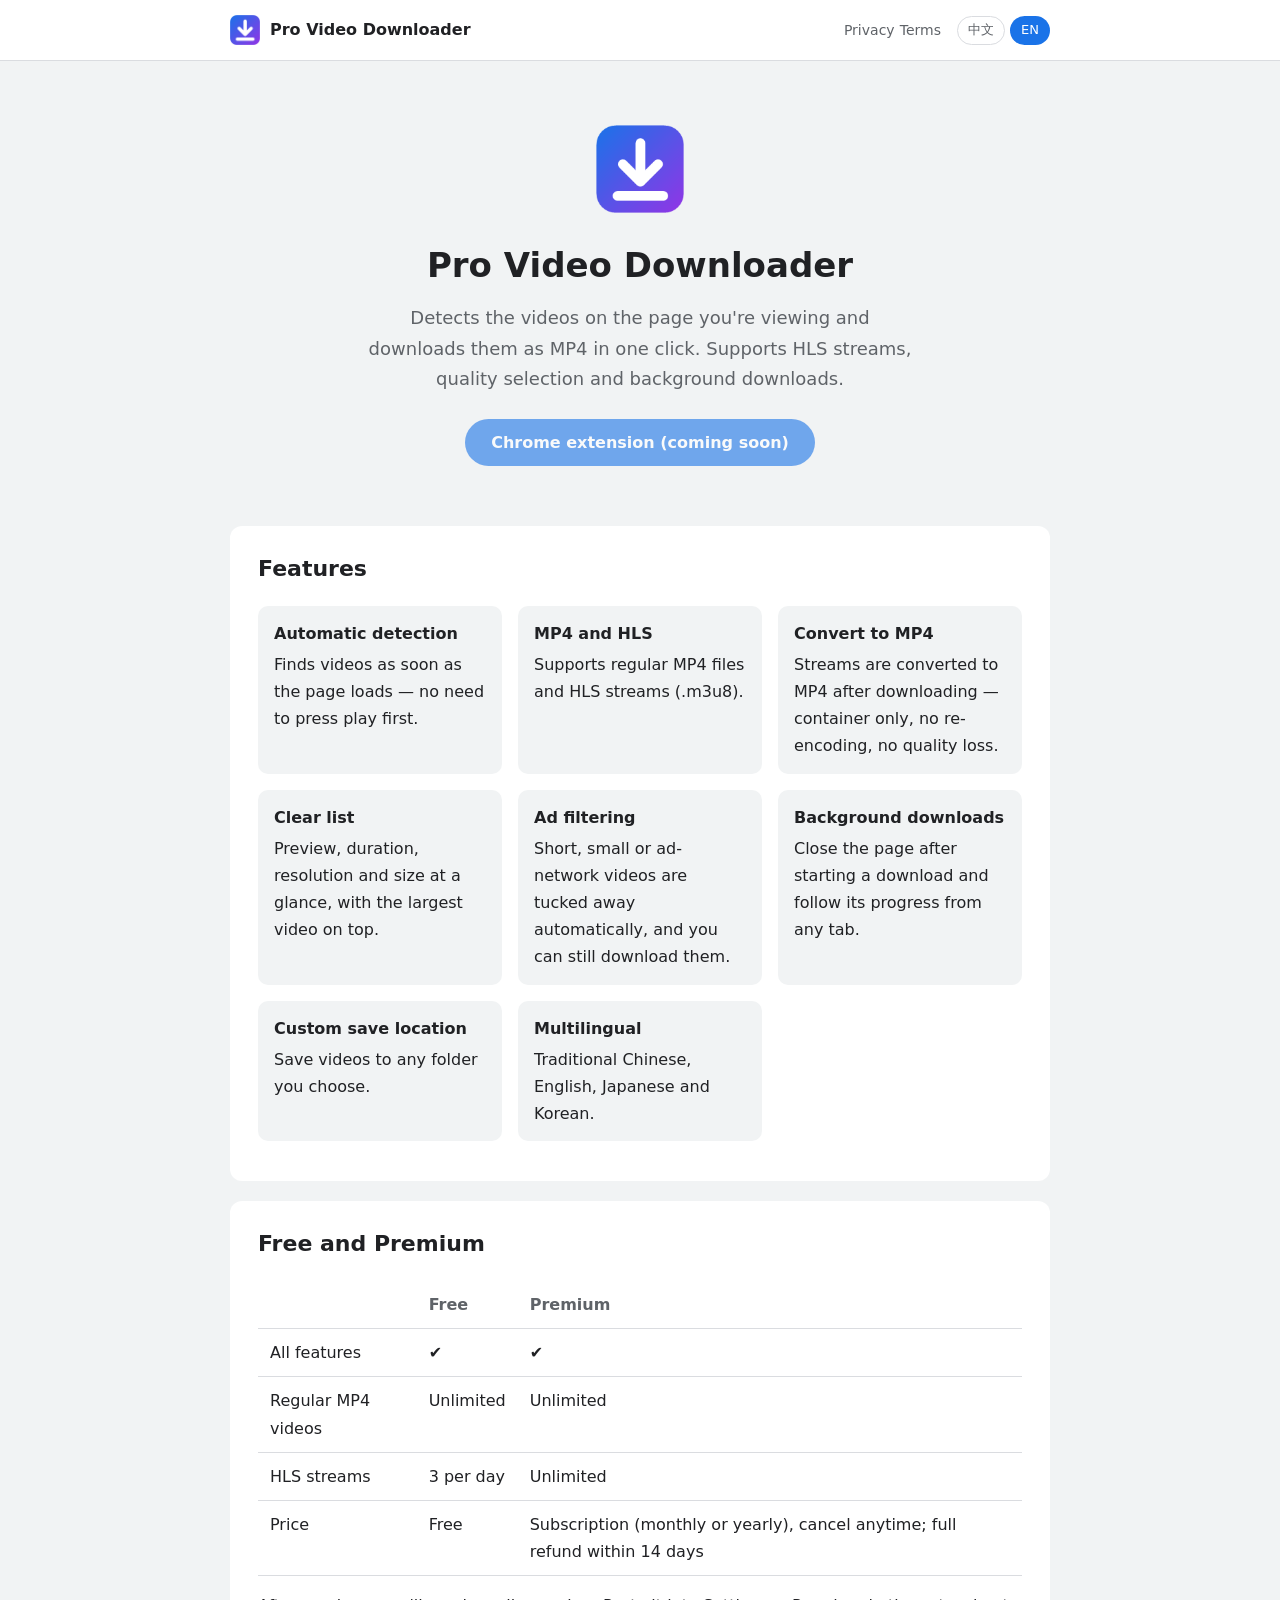
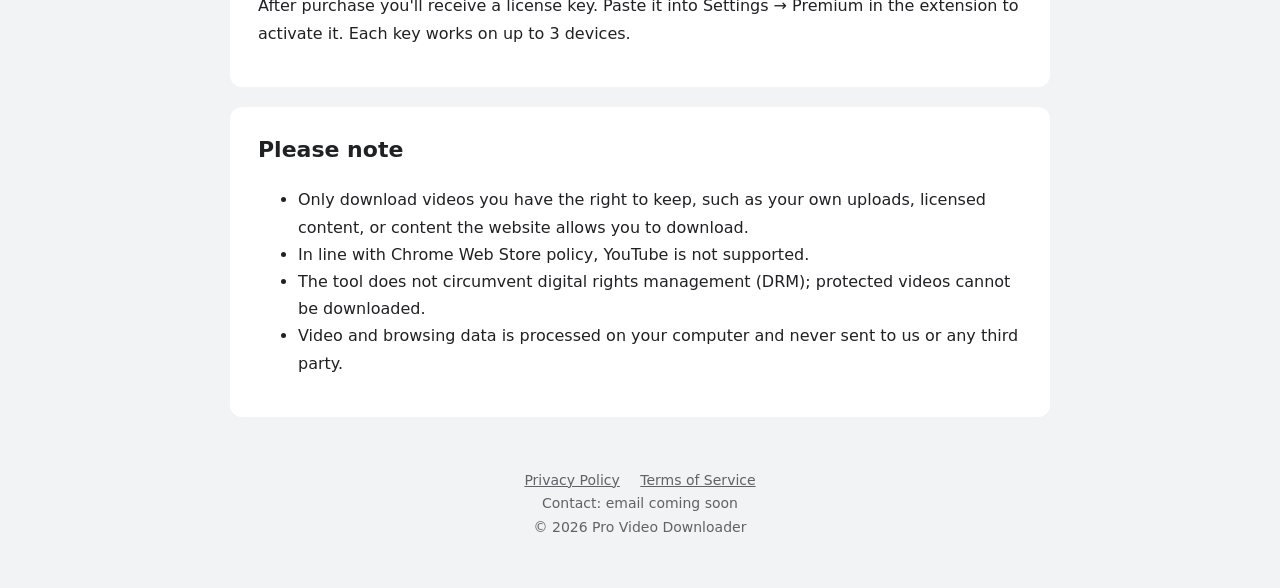
==== index.html @ 6633d143 "Add files via upload" ====
<!doctype html>
<html lang="zh-Hant">
<head>
  <meta charset="utf-8">
  <meta name="viewport" content="width=device-width, initial-scale=1">
  <title>Pro Video Downloader</title>
  <meta name="description" content="Detect videos on web pages (MP4, HLS), download them in one click and convert to MP4.">
  <link rel="icon" href="icon.png">
  <link rel="stylesheet" href="style.css">
  <script src="lang.js"></script>
</head>
<body>
  <header class="top">
    <div class="wrap">
      <a class="brand" href="./"><img src="icon.png" alt="">Pro Video Downloader</a>
      <nav>
        <a href="privacy.html"><span class="zh">隱私權政策</span><span class="en">Privacy</span></a>
        <a href="terms.html"><span class="zh">使用條款</span><span class="en">Terms</span></a>
      </nav>
      <span class="lang-switch"><button data-lang="zh">中文</button> <button data-lang="en">EN</button></span>
    </div>
  </header>

  <main class="wrap">
    <div class="hero">
      <img src="icon.png" alt="Pro Video Downloader">
      <h1>Pro Video Downloader</h1>
      <p class="zh">自動偵測網頁中的影片，一鍵下載並轉成 MP4。支援 HLS 串流、多畫質選擇與背景下載。</p>
      <p class="en">Detects the videos on the page you're viewing and downloads them as MP4 in one click. Supports HLS streams, quality selection and background downloads.</p>
      <!-- 上架後改成 Chrome 線上應用程式商店的網址，並移除 disabled -->
      <a class="button disabled" href="#">
        <span class="zh">Chrome 擴充功能（即將推出）</span><span class="en">Chrome extension (coming soon)</span>
      </a>
    </div>

    <section class="card">
      <h2><span class="zh">功能</span><span class="en">Features</span></h2>
      <ul class="features">
        <li>
          <b class="zh">自動偵測</b><b class="en">Automatic detection</b>
          <span class="zh">開啟網頁就找出影片，不必先按播放。</span>
          <span class="en">Finds videos as soon as the page loads — no need to press play first.</span>
        </li>
        <li>
          <b class="zh">MP4 與 HLS</b><b class="en">MP4 and HLS</b>
          <span class="zh">支援一般 MP4 影片與 HLS 串流影片（.m3u8）。</span>
          <span class="en">Supports regular MP4 files and HLS streams (.m3u8).</span>
        </li>
        <li>
          <b class="zh">轉成 MP4</b><b class="en">Convert to MP4</b>
          <span class="zh">串流影片下載後自動轉成 MP4，只換容器、不重新編碼，畫質不變。</span>
          <span class="en">Streams are converted to MP4 after downloading — container only, no re-encoding, no quality loss.</span>
        </li>
        <li>
          <b class="zh">清楚的清單</b><b class="en">Clear list</b>
          <span class="zh">預覽、長度、解析度、檔案大小一目了然，最大的影片排在最上面。</span>
          <span class="en">Preview, duration, resolution and size at a glance, with the largest video on top.</span>
        </li>
        <li>
          <b class="zh">自動過濾廣告</b><b class="en">Ad filtering</b>
          <span class="zh">太短、太小或來自廣告網站的影片會自動收起，需要時仍可下載。</span>
          <span class="en">Short, small or ad-network videos are tucked away automatically, and you can still download them.</span>
        </li>
        <li>
          <b class="zh">背景下載</b><b class="en">Background downloads</b>
          <span class="zh">開始下載後可以關閉網頁，在任何分頁都能查看進度。</span>
          <span class="en">Close the page after starting a download and follow its progress from any tab.</span>
        </li>
        <li>
          <b class="zh">自訂儲存位置</b><b class="en">Custom save location</b>
          <span class="zh">可選擇任何資料夾存放影片。</span>
          <span class="en">Save videos to any folder you choose.</span>
        </li>
        <li>
          <b class="zh">多國語言</b><b class="en">Multilingual</b>
          <span class="zh">繁體中文、English、日本語、한국어。</span>
          <span class="en">Traditional Chinese, English, Japanese and Korean.</span>
        </li>
      </ul>
    </section>

    <section class="card">
      <h2><span class="zh">免費版與付費版</span><span class="en">Free and Premium</span></h2>
      <table>
        <thead>
          <tr>
            <th></th>
            <th><span class="zh">免費版</span><span class="en">Free</span></th>
            <th><span class="zh">付費版</span><span class="en">Premium</span></th>
          </tr>
        </thead>
        <tbody>
          <tr>
            <td><span class="zh">所有功能</span><span class="en">All features</span></td>
            <td>✔</td>
            <td>✔</td>
          </tr>
          <tr>
            <td><span class="zh">一般 MP4 影片</span><span class="en">Regular MP4 videos</span></td>
            <td><span class="zh">不限次數</span><span class="en">Unlimited</span></td>
            <td><span class="zh">不限次數</span><span class="en">Unlimited</span></td>
          </tr>
          <tr>
            <td><span class="zh">HLS 串流影片</span><span class="en">HLS streams</span></td>
            <td><span class="zh">每天 3 支</span><span class="en">3 per day</span></td>
            <td><span class="zh">不限次數</span><span class="en">Unlimited</span></td>
          </tr>
          <tr>
            <td><span class="zh">價格</span><span class="en">Price</span></td>
            <td><span class="zh">免費</span><span class="en">Free</span></td>
            <td>
              <span class="zh">訂閱制（月付／年付），可隨時取消；14 天內可全額退款</span>
              <span class="en">Subscription (monthly or yearly), cancel anytime; full refund within 14 days</span>
            </td>
          </tr>
        </tbody>
      </table>
      <p class="zh">購買後會收到授權碼，在擴充功能的「設定 → 付費版」貼上即可啟用，每組授權碼最多可在 3 台裝置使用。</p>
      <p class="en">After purchase you'll receive a license key. Paste it into Settings → Premium in the extension to activate it. Each key works on up to 3 devices.</p>
    </section>

    <section class="card">
      <h2><span class="zh">注意事項</span><span class="en">Please note</span></h2>
      <ul class="zh">
        <li>請只下載你有權保存的影片，例如自己上傳的內容、已取得授權或網站允許下載的內容。</li>
        <li>依 Chrome 線上應用程式商店政策，本工具不支援 YouTube。</li>
        <li>本工具不會破解數位版權保護（DRM），受保護的影片無法下載。</li>
        <li>影片與瀏覽資料只在你的電腦上處理，不會傳送給我們或任何第三方。</li>
      </ul>
      <ul class="en">
        <li>Only download videos you have the right to keep, such as your own uploads, licensed content, or content the website allows you to download.</li>
        <li>In line with Chrome Web Store policy, YouTube is not supported.</li>
        <li>The tool does not circumvent digital rights management (DRM); protected videos cannot be downloaded.</li>
        <li>Video and browsing data is processed on your computer and never sent to us or any third party.</li>
      </ul>
    </section>
  </main>

  <footer>
    <a href="privacy.html"><span class="zh">隱私權政策</span><span class="en">Privacy Policy</span></a>
    <a href="terms.html"><span class="zh">使用條款</span><span class="en">Terms of Service</span></a>
    <div>
      <!-- 聯絡信箱確定後替換 -->
      <span class="zh">聯絡我們：信箱即將公布</span><span class="en">Contact: email coming soon</span>
    </div>
    <div>© 2026 Pro Video Downloader</div>
  </footer>
</body>
</html>
---- style.css ----
/* 產品網站共用樣式：跟隨瀏覽器淺色／深色模式 */
:root {
  color-scheme: light dark;
  --bg: #ffffff;
  --surface: #f1f3f4;
  --card: #ffffff;
  --border: #dadce0;
  --text: #202124;
  --muted: #5f6368;
  --primary: #1a73e8;
  --on-primary: #ffffff;
  --radius: 12px;
}
@media (prefers-color-scheme: dark) {
  :root {
    --bg: #202124;
    --surface: #18191b;
    --card: #2d2e31;
    --border: #3c4043;
    --text: #e8eaed;
    --muted: #9aa0a6;
    --primary: #8ab4f8;
    --on-primary: #202124;
  }
}

* { box-sizing: border-box; }
html { scroll-behavior: smooth; }
body {
  margin: 0;
  background: var(--surface);
  color: var(--text);
  font: 16px/1.7 'Segoe UI', 'Microsoft JhengHei', system-ui, sans-serif;
}
a { color: var(--primary); }
.wrap { max-width: 860px; margin: 0 auto; padding: 0 20px; }

/* 頂端列：標誌、頁面連結、語言切換 */
.top { background: var(--bg); border-bottom: 1px solid var(--border); }
.top .wrap { display: flex; align-items: center; gap: 16px; height: 60px; }
.brand { display: flex; align-items: center; gap: 10px; font-weight: 600; color: var(--text); text-decoration: none; flex: 1; }
.brand img { width: 30px; height: 30px; }
.top nav a { color: var(--muted); text-decoration: none; font-size: 14px; }
.top nav a:hover { color: var(--text); }
.lang-switch button {
  font: inherit; font-size: 13px; padding: 2px 10px; border-radius: 999px; cursor: pointer;
  border: 1px solid var(--border); background: transparent; color: var(--muted);
}
.lang-switch button.on { background: var(--primary); color: var(--on-primary); border-color: transparent; }

/* 依語言顯示：<html data-lang="zh"> 時只顯示 .zh，en 時只顯示 .en */
html[data-lang='zh'] .en, html[data-lang='en'] .zh { display: none !important; }

/* 首頁 */
.hero { text-align: center; padding: 64px 0 40px; }
.hero img { width: 88px; height: 88px; }
.hero h1 { margin: 16px 0 8px; font-size: 34px; }
.hero p { margin: 0 auto; max-width: 560px; color: var(--muted); font-size: 18px; }
.button {
  display: inline-block; margin-top: 24px; padding: 10px 26px; border-radius: 999px;
  background: var(--primary); color: var(--on-primary); text-decoration: none; font-weight: 600;
}
.button.disabled { opacity: 0.6; pointer-events: none; }

section.card { background: var(--card); border-radius: var(--radius); padding: 24px 28px; margin: 20px 0; }
section.card h2 { margin-top: 0; font-size: 22px; }
.features { display: grid; grid-template-columns: repeat(auto-fit, minmax(230px, 1fr)); gap: 16px; padding: 0; list-style: none; }
.features li { background: var(--surface); border-radius: 10px; padding: 14px 16px; }
.features b { display: block; margin-bottom: 4px; }

table { width: 100%; border-collapse: collapse; }
th, td { text-align: left; padding: 10px 12px; border-bottom: 1px solid var(--border); vertical-align: top; }
th { color: var(--muted); font-weight: 600; }

/* 條款、政策頁 */
.doc h1 { font-size: 28px; margin: 40px 0 4px; }
.doc .updated { color: var(--muted); font-size: 14px; margin-bottom: 24px; }
.doc h2 { font-size: 20px; margin-top: 32px; }
.doc li { margin: 4px 0; }

footer { color: var(--muted); font-size: 14px; text-align: center; padding: 32px 0 48px; }
footer a { color: var(--muted); margin: 0 8px; }
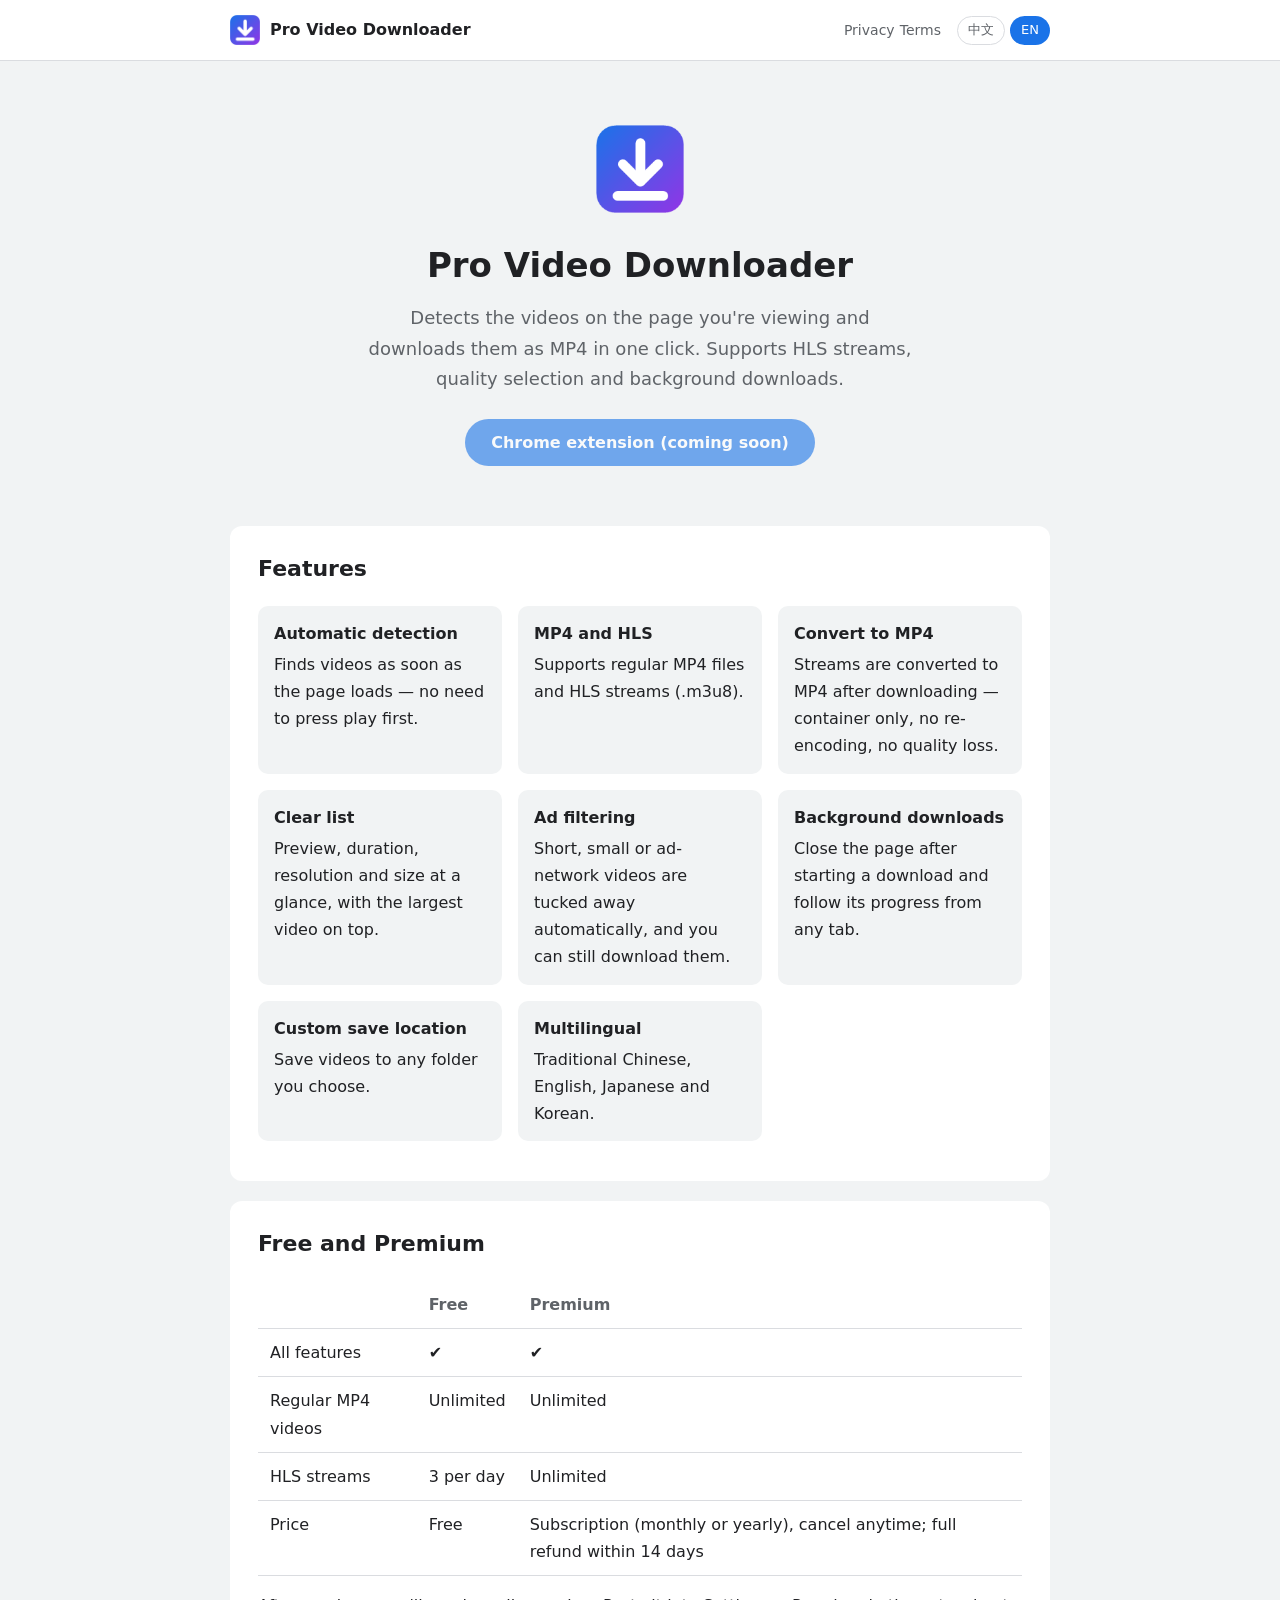
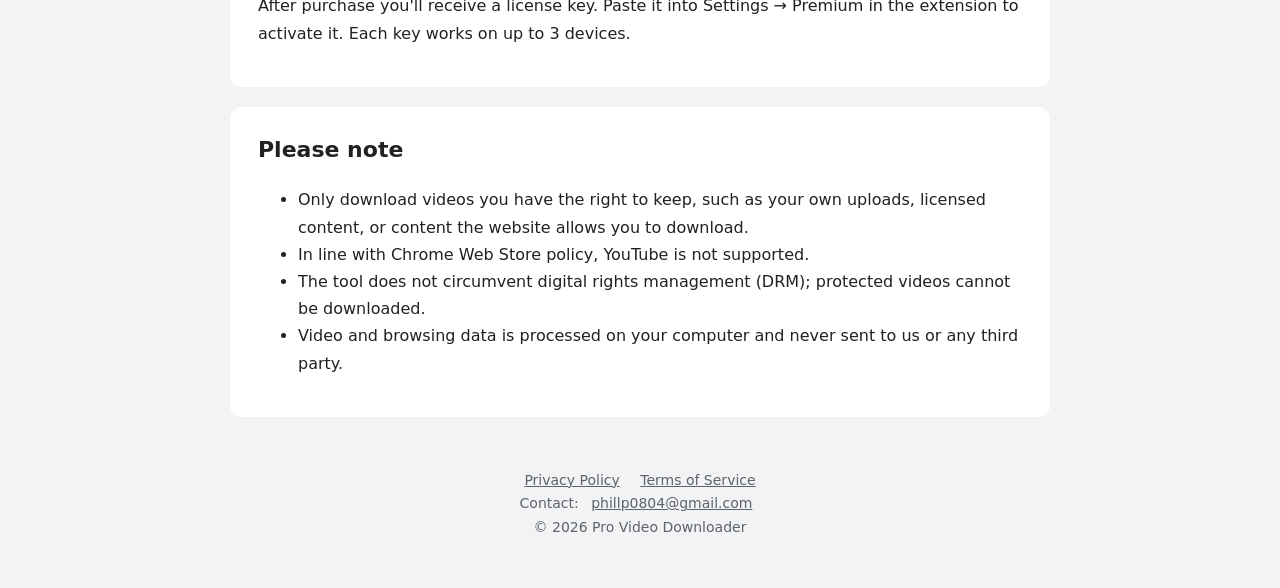
==== commit 62171601: "Add files via upload" ====
--- a/index.html
+++ b/index.html
@@ -140,8 +140,7 @@
     <a href="privacy.html"><span class="zh">隱私權政策</span><span class="en">Privacy Policy</span></a>
     <a href="terms.html"><span class="zh">使用條款</span><span class="en">Terms of Service</span></a>
     <div>
-      <!-- 聯絡信箱確定後替換 -->
-      <span class="zh">聯絡我們：信箱即將公布</span><span class="en">Contact: email coming soon</span>
+      <span class="zh">聯絡我們：</span><span class="en">Contact: </span><a href="mailto:phillp0804@gmail.com">phillp0804@gmail.com</a>
     </div>
     <div>© 2026 Pro Video Downloader</div>
   </footer>
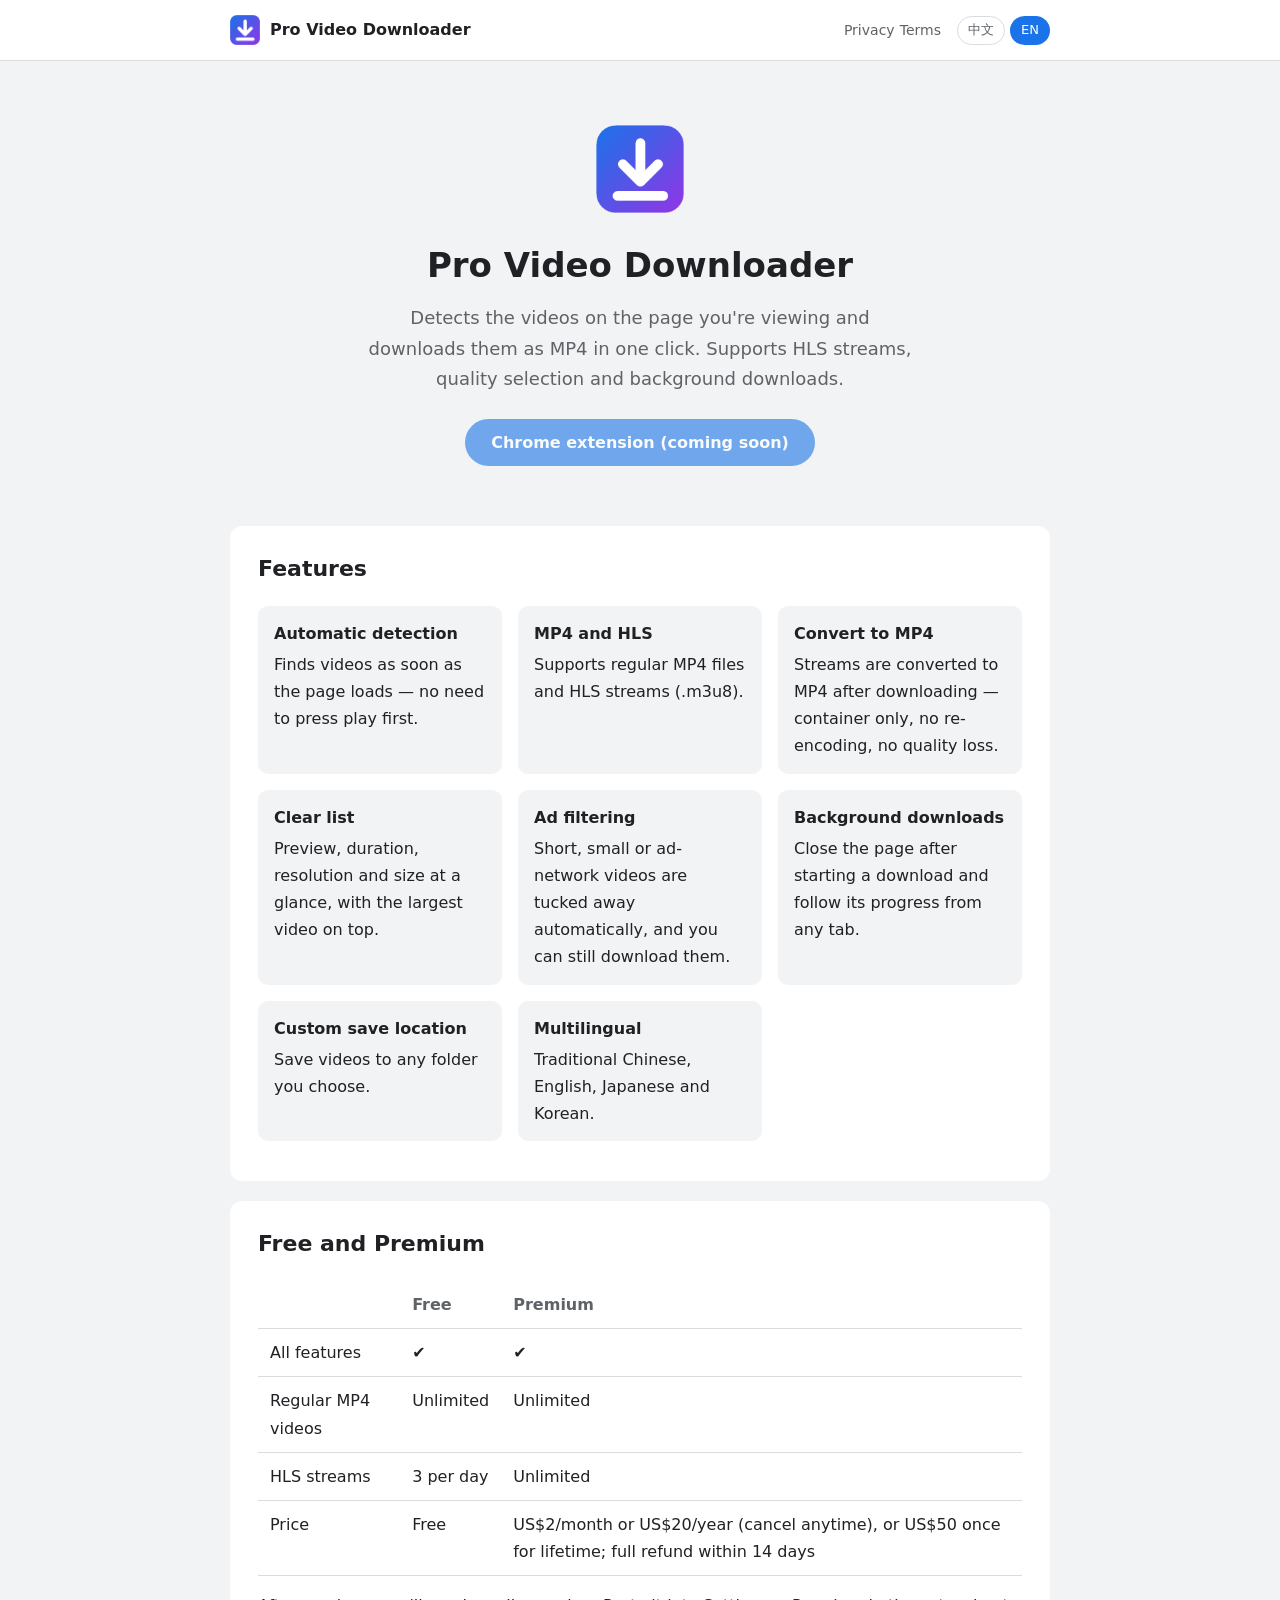
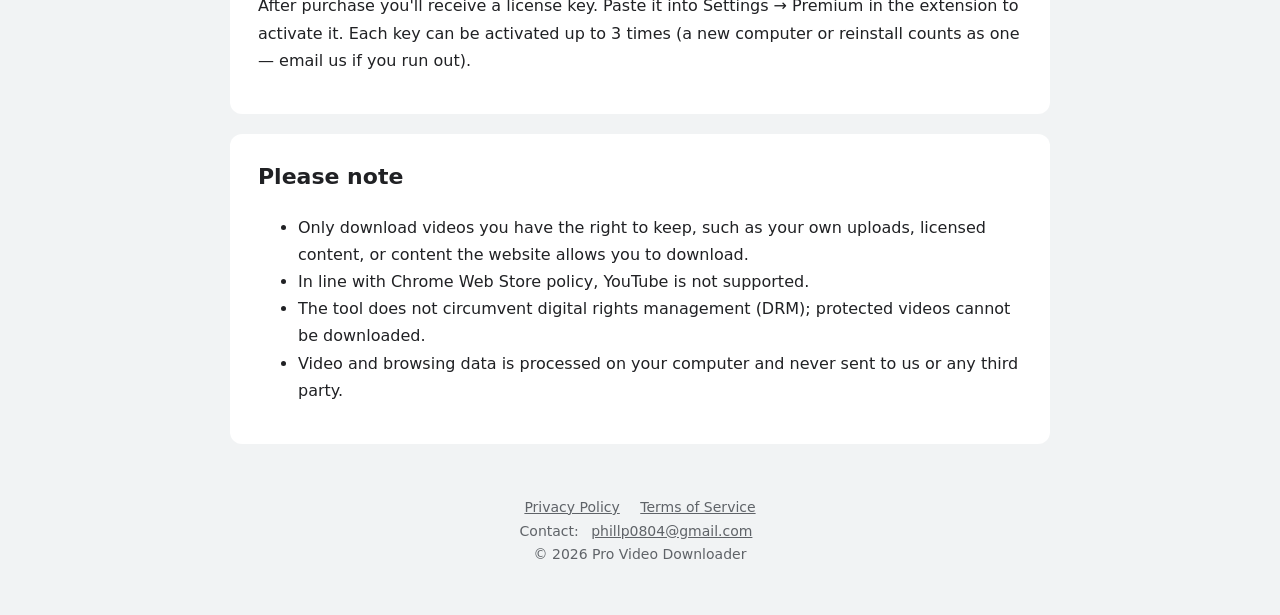
==== commit 38e48b1d: "Add files via upload" ====
--- a/index.html
+++ b/index.html
@@ -109,14 +109,14 @@
             <td><span class="zh">價格</span><span class="en">Price</span></td>
             <td><span class="zh">免費</span><span class="en">Free</span></td>
             <td>
-              <span class="zh">訂閱制（月付／年付），可隨時取消；14 天內可全額退款</span>
-              <span class="en">Subscription (monthly or yearly), cancel anytime; full refund within 14 days</span>
+              <span class="zh">月付 US$2、年付 US$20（可隨時取消），或終身買斷 US$50；14 天內可全額退款</span>
+              <span class="en">US$2/month or US$20/year (cancel anytime), or US$50 once for lifetime; full refund within 14 days</span>
             </td>
           </tr>
         </tbody>
       </table>
-      <p class="zh">購買後會收到授權碼，在擴充功能的「設定 → 付費版」貼上即可啟用，每組授權碼最多可在 3 台裝置使用。</p>
-      <p class="en">After purchase you'll receive a license key. Paste it into Settings → Premium in the extension to activate it. Each key works on up to 3 devices.</p>
+      <p class="zh">購買後會收到授權碼，在擴充功能的「設定 → 付費版」貼上即可啟用，每組授權碼最多可啟用 3 次（換電腦或重灌也算一次，用完請來信）。</p>
+      <p class="en">After purchase you'll receive a license key. Paste it into Settings → Premium in the extension to activate it. Each key can be activated up to 3 times (a new computer or reinstall counts as one — email us if you run out).</p>
     </section>
 
     <section class="card">
